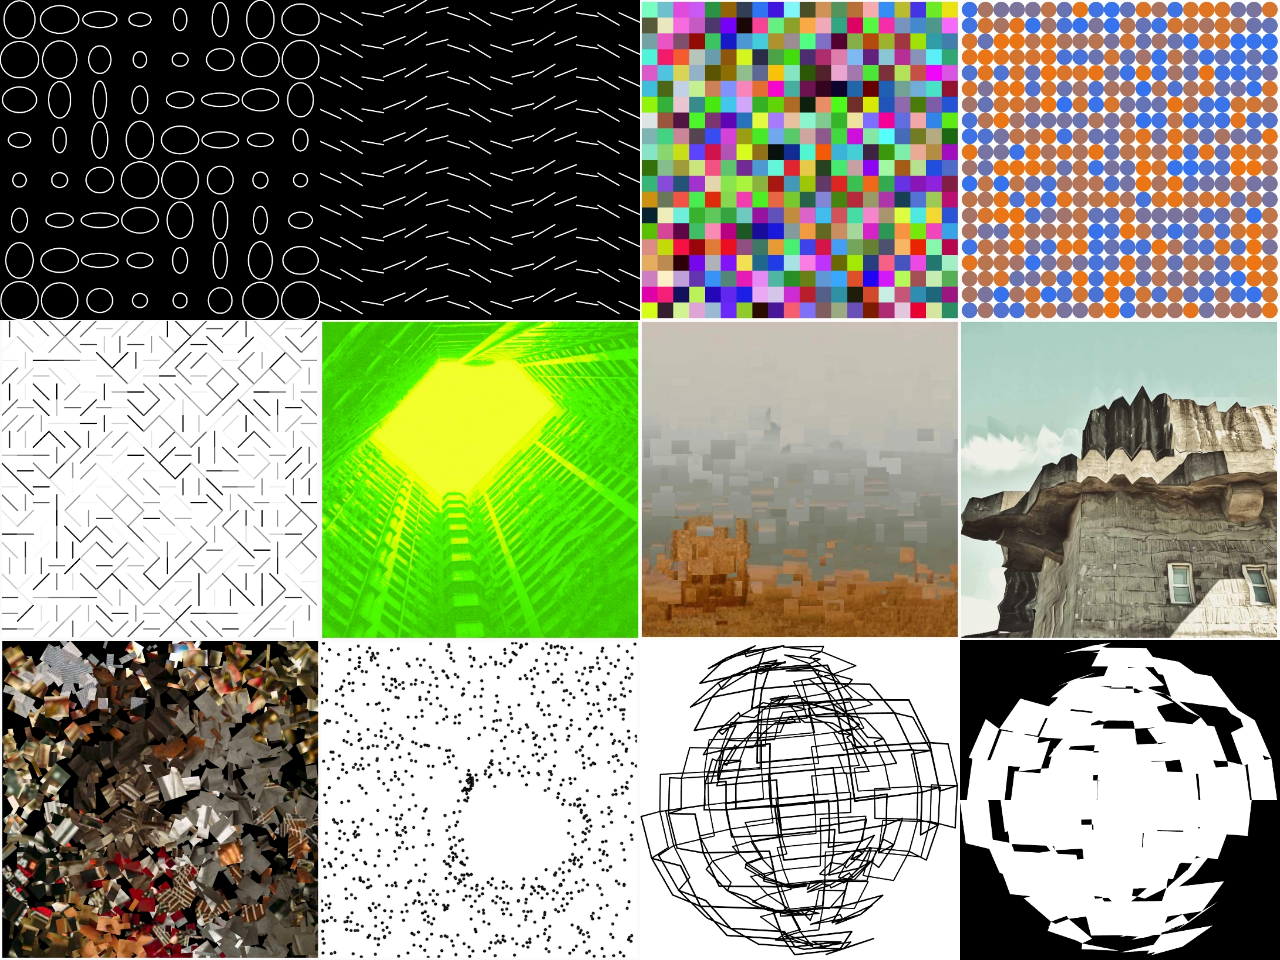
==== index.html @ 3a686b0f "Log" ====
<!DOCTYPE html>
<html>
<head>
<meta charset="UTF-8">
<title>p5 Portfolio</title>
<link rel="stylesheet" href="style.css">
</head>
<body>

<div class="grid">
  <a href="sketch-01"><img src="sketch-01/thumb.webp"></a>
  <a href="sketch-02"><img src="sketch-02/thumb.webp"></a>
  <a href="sketch-03"><img src="sketch-03/thumb.webp"></a>
  <a href="sketch-04"><img src="sketch-04/thumb.webp"></a>
  <a href="sketch-05"><img src="sketch-05/thumb.webp"></a>
  <a href="sketch-06"><img src="sketch-06/thumb.webp"></a>
  <a href="sketch-07"><img src="sketch-07/thumb.webp"></a>
  <a href="sketch-08"><img src="sketch-08/thumb.webp"></a>
  <a href="sketch-09"><img src="sketch-09/thumb.webp"></a>
  <a href="sketch-10"><img src="sketch-10/thumb.webp"></a>
  <a href="sketch-11"><img src="sketch-11/thumb.webp"></a>
  <a href="sketch-12"><img src="sketch-12/thumb.webp"></a>
</div>

</body>
</html>
---- style.css ----
body{margin:0;}
.grid{display:grid;grid-template-columns:repeat(4,1fr);}
img{width:100%;aspect-ratio:1/1;object-fit:cover;display:block;}
@media (max-width:1000px){.grid{grid-template-columns:repeat(3,1fr);}}
@media (max-width:700px){.grid{grid-template-columns:repeat(2,1fr);}}
@media (max-width:420px){.grid{grid-template-columns:1fr;}}
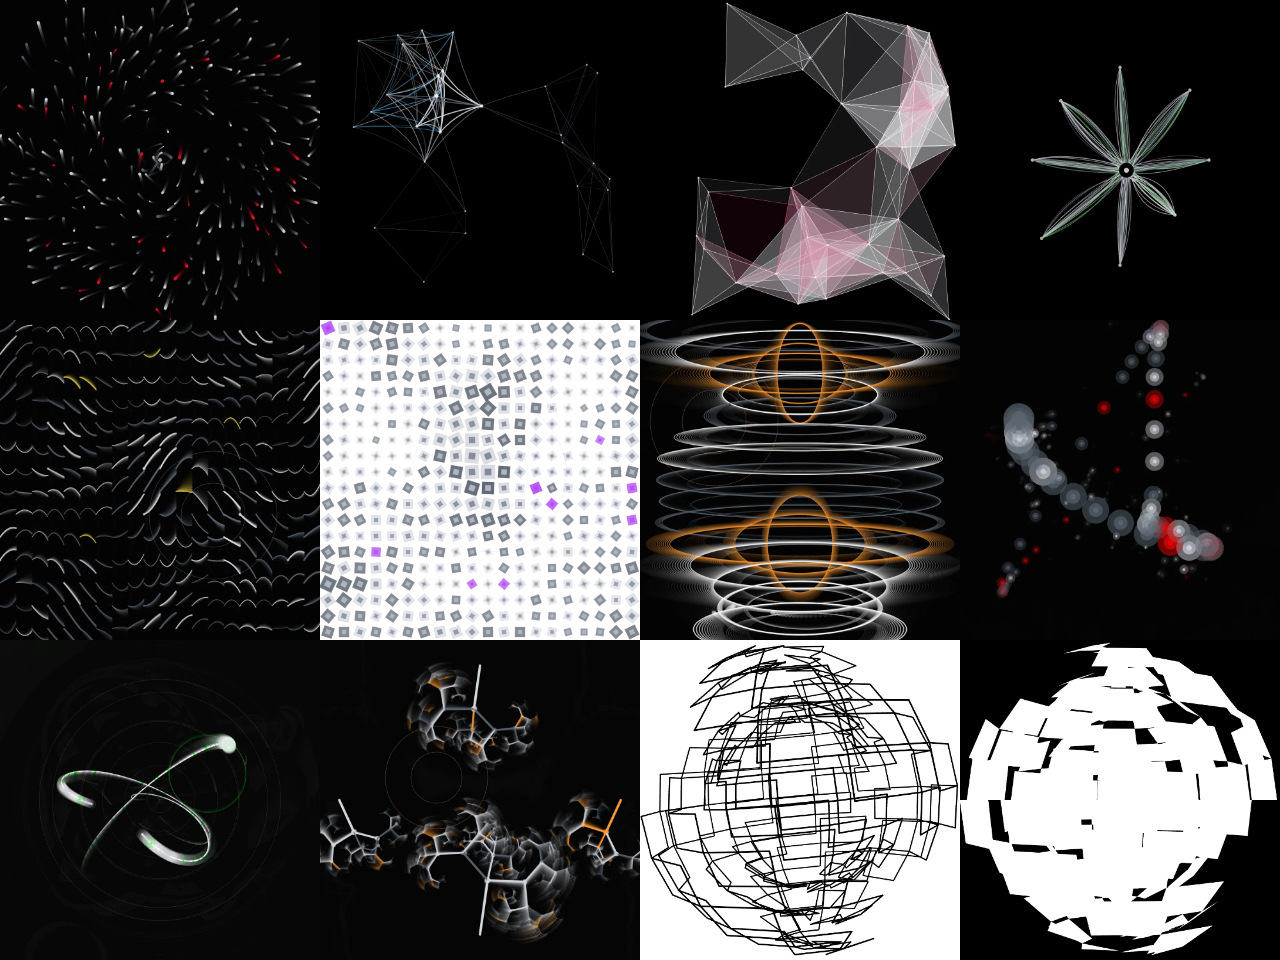
==== commit 93c9f38d: "commit" ====
--- a/index.html
+++ b/index.html
@@ -8,16 +8,16 @@
 <body>
 
 <div class="grid">
-  <a href="sketch-01"><img src="sketch-01/thumb.webp"></a>
-  <a href="sketch-02"><img src="sketch-02/thumb.webp"></a>
-  <a href="sketch-03"><img src="sketch-03/thumb.webp"></a>
-  <a href="sketch-04"><img src="sketch-04/thumb.webp"></a>
-  <a href="sketch-05"><img src="sketch-05/thumb.webp"></a>
-  <a href="sketch-06"><img src="sketch-06/thumb.webp"></a>
-  <a href="sketch-07"><img src="sketch-07/thumb.webp"></a>
-  <a href="sketch-08"><img src="sketch-08/thumb.webp"></a>
-  <a href="sketch-09"><img src="sketch-09/thumb.webp"></a>
-  <a href="sketch-10"><img src="sketch-10/thumb.webp"></a>
+  <a href="sketch-01"><img src="sketch-01/1_point.webp"></a>
+  <a href="sketch-02"><img src="sketch-02/2_Toile.webp"></a>
+  <a href="sketch-03"><img src="sketch-03/3_cristale.webp"></a>
+  <a href="sketch-04"><img src="sketch-04/4_consantrique.webp"></a>
+  <a href="sketch-05"><img src="sketch-05/5_wave.webp"></a>
+  <a href="sketch-06"><img src="sketch-06/6_Bloc.webp"></a>
+  <a href="sketch-07"><img src="sketch-07/7_onde.webp"></a>
+  <a href="sketch-08"><img src="sketch-08/8_snack.webp"></a>
+  <a href="sketch-09"><img src="sketch-09/9_spiro.webp"></a>
+  <a href="sketch-10"><img src="sketch-10/10_fractals.webp"></a>
   <a href="sketch-11"><img src="sketch-11/thumb.webp"></a>
   <a href="sketch-12"><img src="sketch-12/thumb.webp"></a>
 </div>
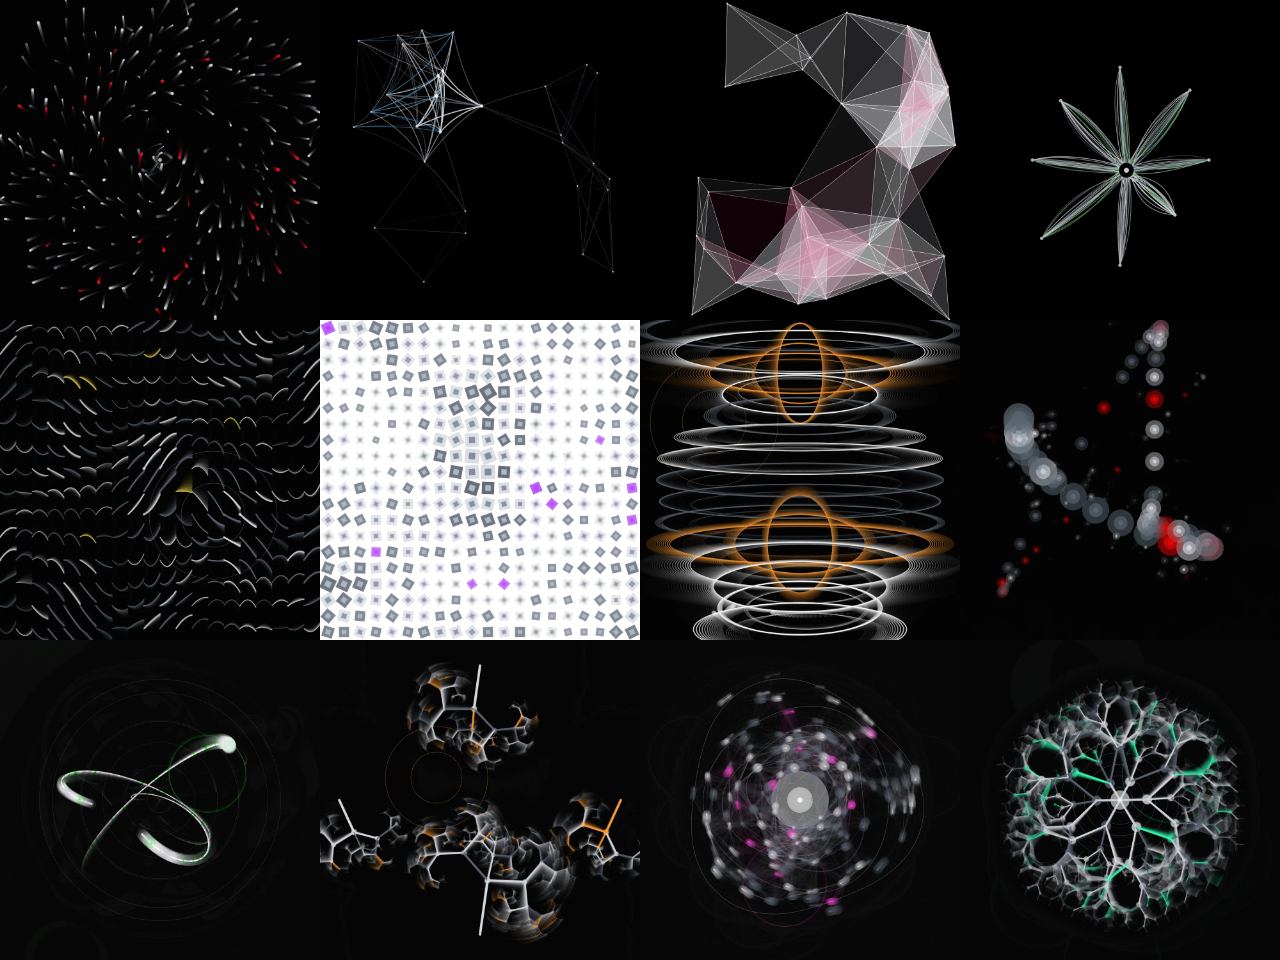
==== commit 45ce28fa: "commit" ====
--- a/index.html
+++ b/index.html
@@ -18,8 +18,8 @@
   <a href="sketch-08"><img src="sketch-08/8_snack.webp"></a>
   <a href="sketch-09"><img src="sketch-09/9_spiro.webp"></a>
   <a href="sketch-10"><img src="sketch-10/10_fractals.webp"></a>
-  <a href="sketch-11"><img src="sketch-11/thumb.webp"></a>
-  <a href="sketch-12"><img src="sketch-12/thumb.webp"></a>
+  <a href="sketch-11"><img src="sketch-11/11_orbital.webp"></a>
+  <a href="sketch-12"><img src="sketch-12/12_crystal_fractal.webp"></a>
 </div>
 
 </body>
